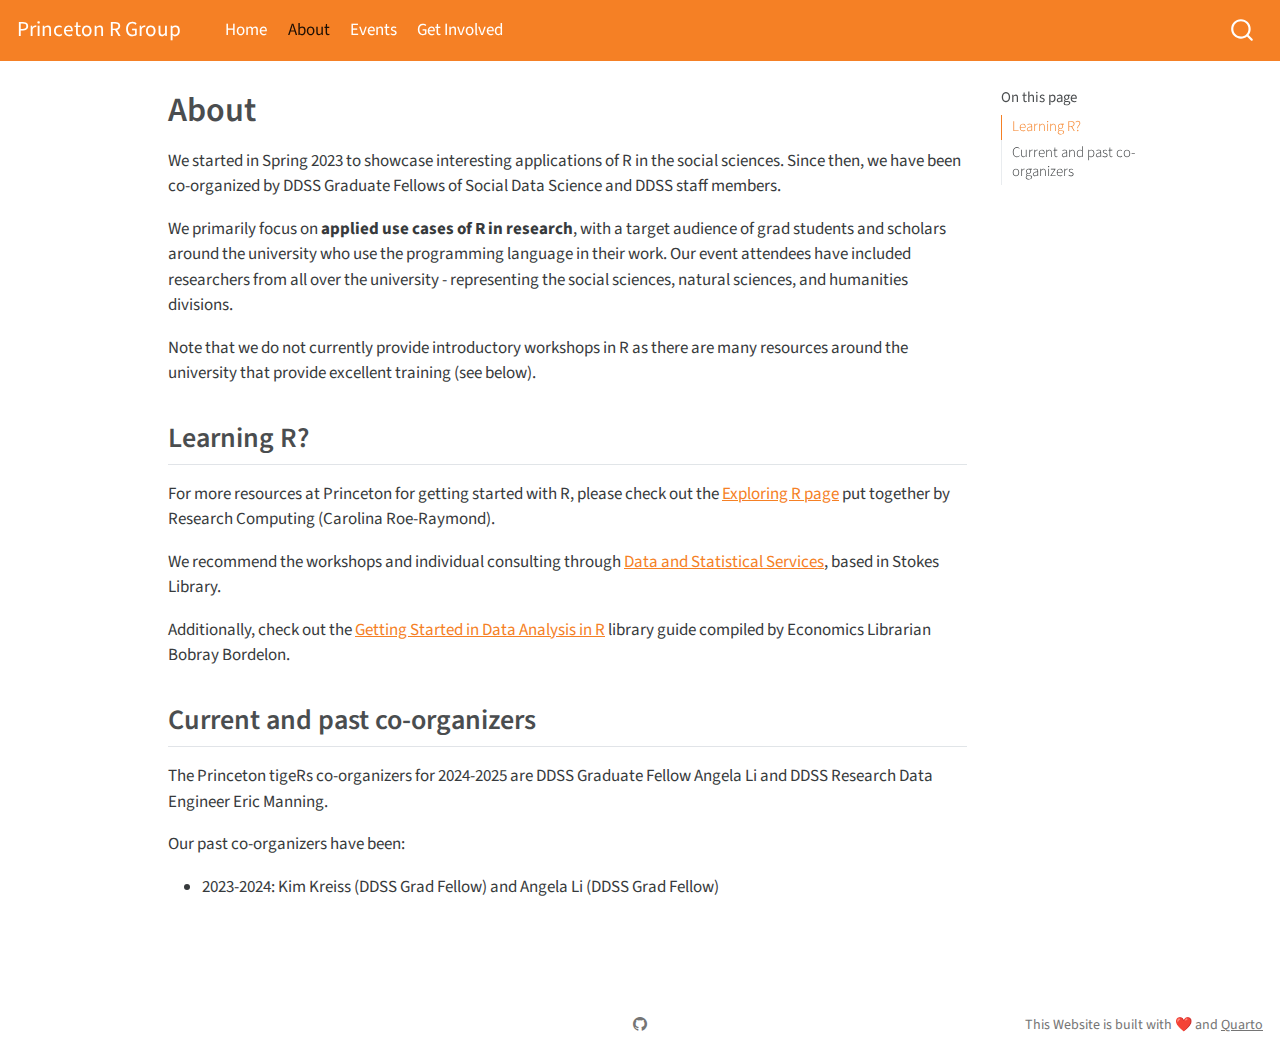
==== docs/about.html @ be9659ce "Add Fall 2024 website files" ====
<!DOCTYPE html>
<html xmlns="http://www.w3.org/1999/xhtml" lang="en" xml:lang="en"><head>

<meta charset="utf-8">
<meta name="generator" content="quarto-1.3.450">

<meta name="viewport" content="width=device-width, initial-scale=1.0, user-scalable=yes">


<title>Princeton R Group - About</title>
<style>
code{white-space: pre-wrap;}
span.smallcaps{font-variant: small-caps;}
div.columns{display: flex; gap: min(4vw, 1.5em);}
div.column{flex: auto; overflow-x: auto;}
div.hanging-indent{margin-left: 1.5em; text-indent: -1.5em;}
ul.task-list{list-style: none;}
ul.task-list li input[type="checkbox"] {
  width: 0.8em;
  margin: 0 0.8em 0.2em -1em; /* quarto-specific, see https://github.com/quarto-dev/quarto-cli/issues/4556 */ 
  vertical-align: middle;
}
</style>


<script src="site_libs/quarto-nav/quarto-nav.js"></script>
<script src="site_libs/quarto-nav/headroom.min.js"></script>
<script src="site_libs/clipboard/clipboard.min.js"></script>
<script src="site_libs/quarto-search/autocomplete.umd.js"></script>
<script src="site_libs/quarto-search/fuse.min.js"></script>
<script src="site_libs/quarto-search/quarto-search.js"></script>
<meta name="quarto:offset" content="./">
<link href="./images/princeton-r-group-favicon.png" rel="icon" type="image/png">
<script src="site_libs/quarto-html/quarto.js"></script>
<script src="site_libs/quarto-html/popper.min.js"></script>
<script src="site_libs/quarto-html/tippy.umd.min.js"></script>
<script src="site_libs/quarto-html/anchor.min.js"></script>
<link href="site_libs/quarto-html/tippy.css" rel="stylesheet">
<link href="site_libs/quarto-html/quarto-syntax-highlighting.css" rel="stylesheet" id="quarto-text-highlighting-styles">
<script src="site_libs/bootstrap/bootstrap.min.js"></script>
<link href="site_libs/bootstrap/bootstrap-icons.css" rel="stylesheet">
<link href="site_libs/bootstrap/bootstrap.min.css" rel="stylesheet" id="quarto-bootstrap" data-mode="light">
<script id="quarto-search-options" type="application/json">{
  "location": "navbar",
  "copy-button": false,
  "collapse-after": 3,
  "panel-placement": "end",
  "type": "overlay",
  "limit": 20,
  "language": {
    "search-no-results-text": "No results",
    "search-matching-documents-text": "matching documents",
    "search-copy-link-title": "Copy link to search",
    "search-hide-matches-text": "Hide additional matches",
    "search-more-match-text": "more match in this document",
    "search-more-matches-text": "more matches in this document",
    "search-clear-button-title": "Clear",
    "search-detached-cancel-button-title": "Cancel",
    "search-submit-button-title": "Submit",
    "search-label": "Search"
  }
}</script>


</head>

<body class="nav-fixed">

<div id="quarto-search-results"></div>
  <header id="quarto-header" class="headroom fixed-top">
    <nav class="navbar navbar-expand-lg navbar-dark ">
      <div class="navbar-container container-fluid">
      <div class="navbar-brand-container">
    <a class="navbar-brand" href="./index.html">
    <span class="navbar-title">Princeton R Group</span>
    </a>
  </div>
            <div id="quarto-search" class="" title="Search"></div>
          <button class="navbar-toggler" type="button" data-bs-toggle="collapse" data-bs-target="#navbarCollapse" aria-controls="navbarCollapse" aria-expanded="false" aria-label="Toggle navigation" onclick="if (window.quartoToggleHeadroom) { window.quartoToggleHeadroom(); }">
  <span class="navbar-toggler-icon"></span>
</button>
          <div class="collapse navbar-collapse" id="navbarCollapse">
            <ul class="navbar-nav navbar-nav-scroll me-auto">
  <li class="nav-item">
    <a class="nav-link" href="./index.html" rel="" target="">
 <span class="menu-text">Home</span></a>
  </li>  
  <li class="nav-item">
    <a class="nav-link active" href="./about.html" rel="" target="" aria-current="page">
 <span class="menu-text">About</span></a>
  </li>  
  <li class="nav-item">
    <a class="nav-link" href="./events.html" rel="" target="">
 <span class="menu-text">Events</span></a>
  </li>  
  <li class="nav-item">
    <a class="nav-link" href="./getinvolved.html" rel="" target="">
 <span class="menu-text">Get Involved</span></a>
  </li>  
</ul>
            <div class="quarto-navbar-tools ms-auto">
</div>
          </div> <!-- /navcollapse -->
      </div> <!-- /container-fluid -->
    </nav>
</header>
<!-- content -->
<div id="quarto-content" class="quarto-container page-columns page-rows-contents page-layout-article page-navbar">
<!-- sidebar -->
<!-- margin-sidebar -->
    <div id="quarto-margin-sidebar" class="sidebar margin-sidebar">
        <nav id="TOC" role="doc-toc" class="toc-active">
    <h2 id="toc-title">On this page</h2>
   
  <ul>
  <li><a href="#learning-r" id="toc-learning-r" class="nav-link active" data-scroll-target="#learning-r">Learning R?</a></li>
  <li><a href="#current-and-past-co-organizers" id="toc-current-and-past-co-organizers" class="nav-link" data-scroll-target="#current-and-past-co-organizers">Current and past co-organizers</a></li>
  </ul>
</nav>
    </div>
<!-- main -->
<main class="content" id="quarto-document-content">

<header id="title-block-header" class="quarto-title-block default">
<div class="quarto-title">
<h1 class="title">About</h1>
</div>



<div class="quarto-title-meta">

    
  
    
  </div>
  

</header>

<p>We started in Spring 2023 to showcase interesting applications of R in the social sciences. Since then, we have been co-organized by DDSS Graduate Fellows of Social Data Science and DDSS staff members.</p>
<p>We primarily focus on <strong>applied use cases of R in research</strong>, with a target audience of grad students and scholars around the university who use the programming language in their work. Our event attendees have included researchers from all over the university - representing the social sciences, natural sciences, and humanities divisions.</p>
<p>Note that we do not currently provide introductory workshops in R as there are many resources around the university that provide excellent training (see below).</p>
<section id="learning-r" class="level2">
<h2 class="anchored" data-anchor-id="learning-r">Learning R?</h2>
<p>For more resources at Princeton for getting started with R, please check out the <a href="https://exploringr.princeton.edu/">Exploring R page</a> put together by Research Computing (Carolina Roe-Raymond).</p>
<p>We recommend the workshops and individual consulting through <a href="https://library.princeton.edu/services/data-and-statistical-services">Data and Statistical Services</a>, based in Stokes Library.</p>
<p>Additionally, check out the <a href="https://libguides.princeton.edu/dss/R">Getting Started in Data Analysis in R</a> library guide compiled by Economics Librarian Bobray Bordelon.</p>
</section>
<section id="current-and-past-co-organizers" class="level2">
<h2 class="anchored" data-anchor-id="current-and-past-co-organizers">Current and past co-organizers</h2>
<p>The Princeton tigeRs co-organizers for 2024-2025 are DDSS Graduate Fellow Angela Li and DDSS Research Data Engineer Eric Manning.</p>
<p>Our past co-organizers have been:</p>
<ul>
<li>2023-2024: Kim Kreiss (DDSS Grad Fellow) and Angela Li (DDSS Grad Fellow)</li>
</ul>


</section>

</main> <!-- /main -->
<script id="quarto-html-after-body" type="application/javascript">
window.document.addEventListener("DOMContentLoaded", function (event) {
  const toggleBodyColorMode = (bsSheetEl) => {
    const mode = bsSheetEl.getAttribute("data-mode");
    const bodyEl = window.document.querySelector("body");
    if (mode === "dark") {
      bodyEl.classList.add("quarto-dark");
      bodyEl.classList.remove("quarto-light");
    } else {
      bodyEl.classList.add("quarto-light");
      bodyEl.classList.remove("quarto-dark");
    }
  }
  const toggleBodyColorPrimary = () => {
    const bsSheetEl = window.document.querySelector("link#quarto-bootstrap");
    if (bsSheetEl) {
      toggleBodyColorMode(bsSheetEl);
    }
  }
  toggleBodyColorPrimary();  
  const icon = "";
  const anchorJS = new window.AnchorJS();
  anchorJS.options = {
    placement: 'right',
    icon: icon
  };
  anchorJS.add('.anchored');
  const isCodeAnnotation = (el) => {
    for (const clz of el.classList) {
      if (clz.startsWith('code-annotation-')) {                     
        return true;
      }
    }
    return false;
  }
  const clipboard = new window.ClipboardJS('.code-copy-button', {
    text: function(trigger) {
      const codeEl = trigger.previousElementSibling.cloneNode(true);
      for (const childEl of codeEl.children) {
        if (isCodeAnnotation(childEl)) {
          childEl.remove();
        }
      }
      return codeEl.innerText;
    }
  });
  clipboard.on('success', function(e) {
    // button target
    const button = e.trigger;
    // don't keep focus
    button.blur();
    // flash "checked"
    button.classList.add('code-copy-button-checked');
    var currentTitle = button.getAttribute("title");
    button.setAttribute("title", "Copied!");
    let tooltip;
    if (window.bootstrap) {
      button.setAttribute("data-bs-toggle", "tooltip");
      button.setAttribute("data-bs-placement", "left");
      button.setAttribute("data-bs-title", "Copied!");
      tooltip = new bootstrap.Tooltip(button, 
        { trigger: "manual", 
          customClass: "code-copy-button-tooltip",
          offset: [0, -8]});
      tooltip.show();    
    }
    setTimeout(function() {
      if (tooltip) {
        tooltip.hide();
        button.removeAttribute("data-bs-title");
        button.removeAttribute("data-bs-toggle");
        button.removeAttribute("data-bs-placement");
      }
      button.setAttribute("title", currentTitle);
      button.classList.remove('code-copy-button-checked');
    }, 1000);
    // clear code selection
    e.clearSelection();
  });
  function tippyHover(el, contentFn) {
    const config = {
      allowHTML: true,
      content: contentFn,
      maxWidth: 500,
      delay: 100,
      arrow: false,
      appendTo: function(el) {
          return el.parentElement;
      },
      interactive: true,
      interactiveBorder: 10,
      theme: 'quarto',
      placement: 'bottom-start'
    };
    window.tippy(el, config); 
  }
  const noterefs = window.document.querySelectorAll('a[role="doc-noteref"]');
  for (var i=0; i<noterefs.length; i++) {
    const ref = noterefs[i];
    tippyHover(ref, function() {
      // use id or data attribute instead here
      let href = ref.getAttribute('data-footnote-href') || ref.getAttribute('href');
      try { href = new URL(href).hash; } catch {}
      const id = href.replace(/^#\/?/, "");
      const note = window.document.getElementById(id);
      return note.innerHTML;
    });
  }
      let selectedAnnoteEl;
      const selectorForAnnotation = ( cell, annotation) => {
        let cellAttr = 'data-code-cell="' + cell + '"';
        let lineAttr = 'data-code-annotation="' +  annotation + '"';
        const selector = 'span[' + cellAttr + '][' + lineAttr + ']';
        return selector;
      }
      const selectCodeLines = (annoteEl) => {
        const doc = window.document;
        const targetCell = annoteEl.getAttribute("data-target-cell");
        const targetAnnotation = annoteEl.getAttribute("data-target-annotation");
        const annoteSpan = window.document.querySelector(selectorForAnnotation(targetCell, targetAnnotation));
        const lines = annoteSpan.getAttribute("data-code-lines").split(",");
        const lineIds = lines.map((line) => {
          return targetCell + "-" + line;
        })
        let top = null;
        let height = null;
        let parent = null;
        if (lineIds.length > 0) {
            //compute the position of the single el (top and bottom and make a div)
            const el = window.document.getElementById(lineIds[0]);
            top = el.offsetTop;
            height = el.offsetHeight;
            parent = el.parentElement.parentElement;
          if (lineIds.length > 1) {
            const lastEl = window.document.getElementById(lineIds[lineIds.length - 1]);
            const bottom = lastEl.offsetTop + lastEl.offsetHeight;
            height = bottom - top;
          }
          if (top !== null && height !== null && parent !== null) {
            // cook up a div (if necessary) and position it 
            let div = window.document.getElementById("code-annotation-line-highlight");
            if (div === null) {
              div = window.document.createElement("div");
              div.setAttribute("id", "code-annotation-line-highlight");
              div.style.position = 'absolute';
              parent.appendChild(div);
            }
            div.style.top = top - 2 + "px";
            div.style.height = height + 4 + "px";
            let gutterDiv = window.document.getElementById("code-annotation-line-highlight-gutter");
            if (gutterDiv === null) {
              gutterDiv = window.document.createElement("div");
              gutterDiv.setAttribute("id", "code-annotation-line-highlight-gutter");
              gutterDiv.style.position = 'absolute';
              const codeCell = window.document.getElementById(targetCell);
              const gutter = codeCell.querySelector('.code-annotation-gutter');
              gutter.appendChild(gutterDiv);
            }
            gutterDiv.style.top = top - 2 + "px";
            gutterDiv.style.height = height + 4 + "px";
          }
          selectedAnnoteEl = annoteEl;
        }
      };
      const unselectCodeLines = () => {
        const elementsIds = ["code-annotation-line-highlight", "code-annotation-line-highlight-gutter"];
        elementsIds.forEach((elId) => {
          const div = window.document.getElementById(elId);
          if (div) {
            div.remove();
          }
        });
        selectedAnnoteEl = undefined;
      };
      // Attach click handler to the DT
      const annoteDls = window.document.querySelectorAll('dt[data-target-cell]');
      for (const annoteDlNode of annoteDls) {
        annoteDlNode.addEventListener('click', (event) => {
          const clickedEl = event.target;
          if (clickedEl !== selectedAnnoteEl) {
            unselectCodeLines();
            const activeEl = window.document.querySelector('dt[data-target-cell].code-annotation-active');
            if (activeEl) {
              activeEl.classList.remove('code-annotation-active');
            }
            selectCodeLines(clickedEl);
            clickedEl.classList.add('code-annotation-active');
          } else {
            // Unselect the line
            unselectCodeLines();
            clickedEl.classList.remove('code-annotation-active');
          }
        });
      }
  const findCites = (el) => {
    const parentEl = el.parentElement;
    if (parentEl) {
      const cites = parentEl.dataset.cites;
      if (cites) {
        return {
          el,
          cites: cites.split(' ')
        };
      } else {
        return findCites(el.parentElement)
      }
    } else {
      return undefined;
    }
  };
  var bibliorefs = window.document.querySelectorAll('a[role="doc-biblioref"]');
  for (var i=0; i<bibliorefs.length; i++) {
    const ref = bibliorefs[i];
    const citeInfo = findCites(ref);
    if (citeInfo) {
      tippyHover(citeInfo.el, function() {
        var popup = window.document.createElement('div');
        citeInfo.cites.forEach(function(cite) {
          var citeDiv = window.document.createElement('div');
          citeDiv.classList.add('hanging-indent');
          citeDiv.classList.add('csl-entry');
          var biblioDiv = window.document.getElementById('ref-' + cite);
          if (biblioDiv) {
            citeDiv.innerHTML = biblioDiv.innerHTML;
          }
          popup.appendChild(citeDiv);
        });
        return popup.innerHTML;
      });
    }
  }
});
</script>
</div> <!-- /content -->
<footer class="footer">
  <div class="nav-footer">
    <div class="nav-footer-left">
      &nbsp;
    </div>   
    <div class="nav-footer-center">
      <ul class="footer-items list-unstyled">
    <li class="nav-item compact">
    <a class="nav-link" href="https://github.com/princeton-r-group/princeton-r-group.github.io">
      <i class="bi bi-github" role="img">
</i> 
    </a>
  </li>  
</ul>
    </div>
    <div class="nav-footer-right">This Website is built with ❤️ and <a href="https://quarto.org/">Quarto</a></div>
  </div>
</footer>



</body></html>
---- docs/site_libs/quarto-html/tippy.css ----
.tippy-box[data-animation=fade][data-state=hidden]{opacity:0}[data-tippy-root]{max-width:calc(100vw - 10px)}.tippy-box{position:relative;background-color:#333;color:#fff;border-radius:4px;font-size:14px;line-height:1.4;white-space:normal;outline:0;transition-property:transform,visibility,opacity}.tippy-box[data-placement^=top]>.tippy-arrow{bottom:0}.tippy-box[data-placement^=top]>.tippy-arrow:before{bottom:-7px;left:0;border-width:8px 8px 0;border-top-color:initial;transform-origin:center top}.tippy-box[data-placement^=bottom]>.tippy-arrow{top:0}.tippy-box[data-placement^=bottom]>.tippy-arrow:before{top:-7px;left:0;border-width:0 8px 8px;border-bottom-color:initial;transform-origin:center bottom}.tippy-box[data-placement^=left]>.tippy-arrow{right:0}.tippy-box[data-placement^=left]>.tippy-arrow:before{border-width:8px 0 8px 8px;border-left-color:initial;right:-7px;transform-origin:center left}.tippy-box[data-placement^=right]>.tippy-arrow{left:0}.tippy-box[data-placement^=right]>.tippy-arrow:before{left:-7px;border-width:8px 8px 8px 0;border-right-color:initial;transform-origin:center right}.tippy-box[data-inertia][data-state=visible]{transition-timing-function:cubic-bezier(.54,1.5,.38,1.11)}.tippy-arrow{width:16px;height:16px;color:#333}.tippy-arrow:before{content:"";position:absolute;border-color:transparent;border-style:solid}.tippy-content{position:relative;padding:5px 9px;z-index:1}
---- docs/site_libs/quarto-html/quarto-syntax-highlighting.css ----
/* quarto syntax highlight colors */
:root {
  --quarto-hl-ot-color: #003B4F;
  --quarto-hl-at-color: #657422;
  --quarto-hl-ss-color: #20794D;
  --quarto-hl-an-color: #5E5E5E;
  --quarto-hl-fu-color: #4758AB;
  --quarto-hl-st-color: #20794D;
  --quarto-hl-cf-color: #003B4F;
  --quarto-hl-op-color: #5E5E5E;
  --quarto-hl-er-color: #AD0000;
  --quarto-hl-bn-color: #AD0000;
  --quarto-hl-al-color: #AD0000;
  --quarto-hl-va-color: #111111;
  --quarto-hl-bu-color: inherit;
  --quarto-hl-ex-color: inherit;
  --quarto-hl-pp-color: #AD0000;
  --quarto-hl-in-color: #5E5E5E;
  --quarto-hl-vs-color: #20794D;
  --quarto-hl-wa-color: #5E5E5E;
  --quarto-hl-do-color: #5E5E5E;
  --quarto-hl-im-color: #00769E;
  --quarto-hl-ch-color: #20794D;
  --quarto-hl-dt-color: #AD0000;
  --quarto-hl-fl-color: #AD0000;
  --quarto-hl-co-color: #5E5E5E;
  --quarto-hl-cv-color: #5E5E5E;
  --quarto-hl-cn-color: #8f5902;
  --quarto-hl-sc-color: #5E5E5E;
  --quarto-hl-dv-color: #AD0000;
  --quarto-hl-kw-color: #003B4F;
}

/* other quarto variables */
:root {
  --quarto-font-monospace: SFMono-Regular, Menlo, Monaco, Consolas, "Liberation Mono", "Courier New", monospace;
}

pre > code.sourceCode > span {
  color: #003B4F;
}

code span {
  color: #003B4F;
}

code.sourceCode > span {
  color: #003B4F;
}

div.sourceCode,
div.sourceCode pre.sourceCode {
  color: #003B4F;
}

code span.ot {
  color: #003B4F;
  font-style: inherit;
}

code span.at {
  color: #657422;
  font-style: inherit;
}

code span.ss {
  color: #20794D;
  font-style: inherit;
}

code span.an {
  color: #5E5E5E;
  font-style: inherit;
}

code span.fu {
  color: #4758AB;
  font-style: inherit;
}

code span.st {
  color: #20794D;
  font-style: inherit;
}

code span.cf {
  color: #003B4F;
  font-style: inherit;
}

code span.op {
  color: #5E5E5E;
  font-style: inherit;
}

code span.er {
  color: #AD0000;
  font-style: inherit;
}

code span.bn {
  color: #AD0000;
  font-style: inherit;
}

code span.al {
  color: #AD0000;
  font-style: inherit;
}

code span.va {
  color: #111111;
  font-style: inherit;
}

code span.bu {
  font-style: inherit;
}

code span.ex {
  font-style: inherit;
}

code span.pp {
  color: #AD0000;
  font-style: inherit;
}

code span.in {
  color: #5E5E5E;
  font-style: inherit;
}

code span.vs {
  color: #20794D;
  font-style: inherit;
}

code span.wa {
  color: #5E5E5E;
  font-style: italic;
}

code span.do {
  color: #5E5E5E;
  font-style: italic;
}

code span.im {
  color: #00769E;
  font-style: inherit;
}

code span.ch {
  color: #20794D;
  font-style: inherit;
}

code span.dt {
  color: #AD0000;
  font-style: inherit;
}

code span.fl {
  color: #AD0000;
  font-style: inherit;
}

code span.co {
  color: #5E5E5E;
  font-style: inherit;
}

code span.cv {
  color: #5E5E5E;
  font-style: italic;
}

code span.cn {
  color: #8f5902;
  font-style: inherit;
}

code span.sc {
  color: #5E5E5E;
  font-style: inherit;
}

code span.dv {
  color: #AD0000;
  font-style: inherit;
}

code span.kw {
  color: #003B4F;
  font-style: inherit;
}

.prevent-inlining {
  content: "</";
}

/*# sourceMappingURL=debc5d5d77c3f9108843748ff7464032.css.map */
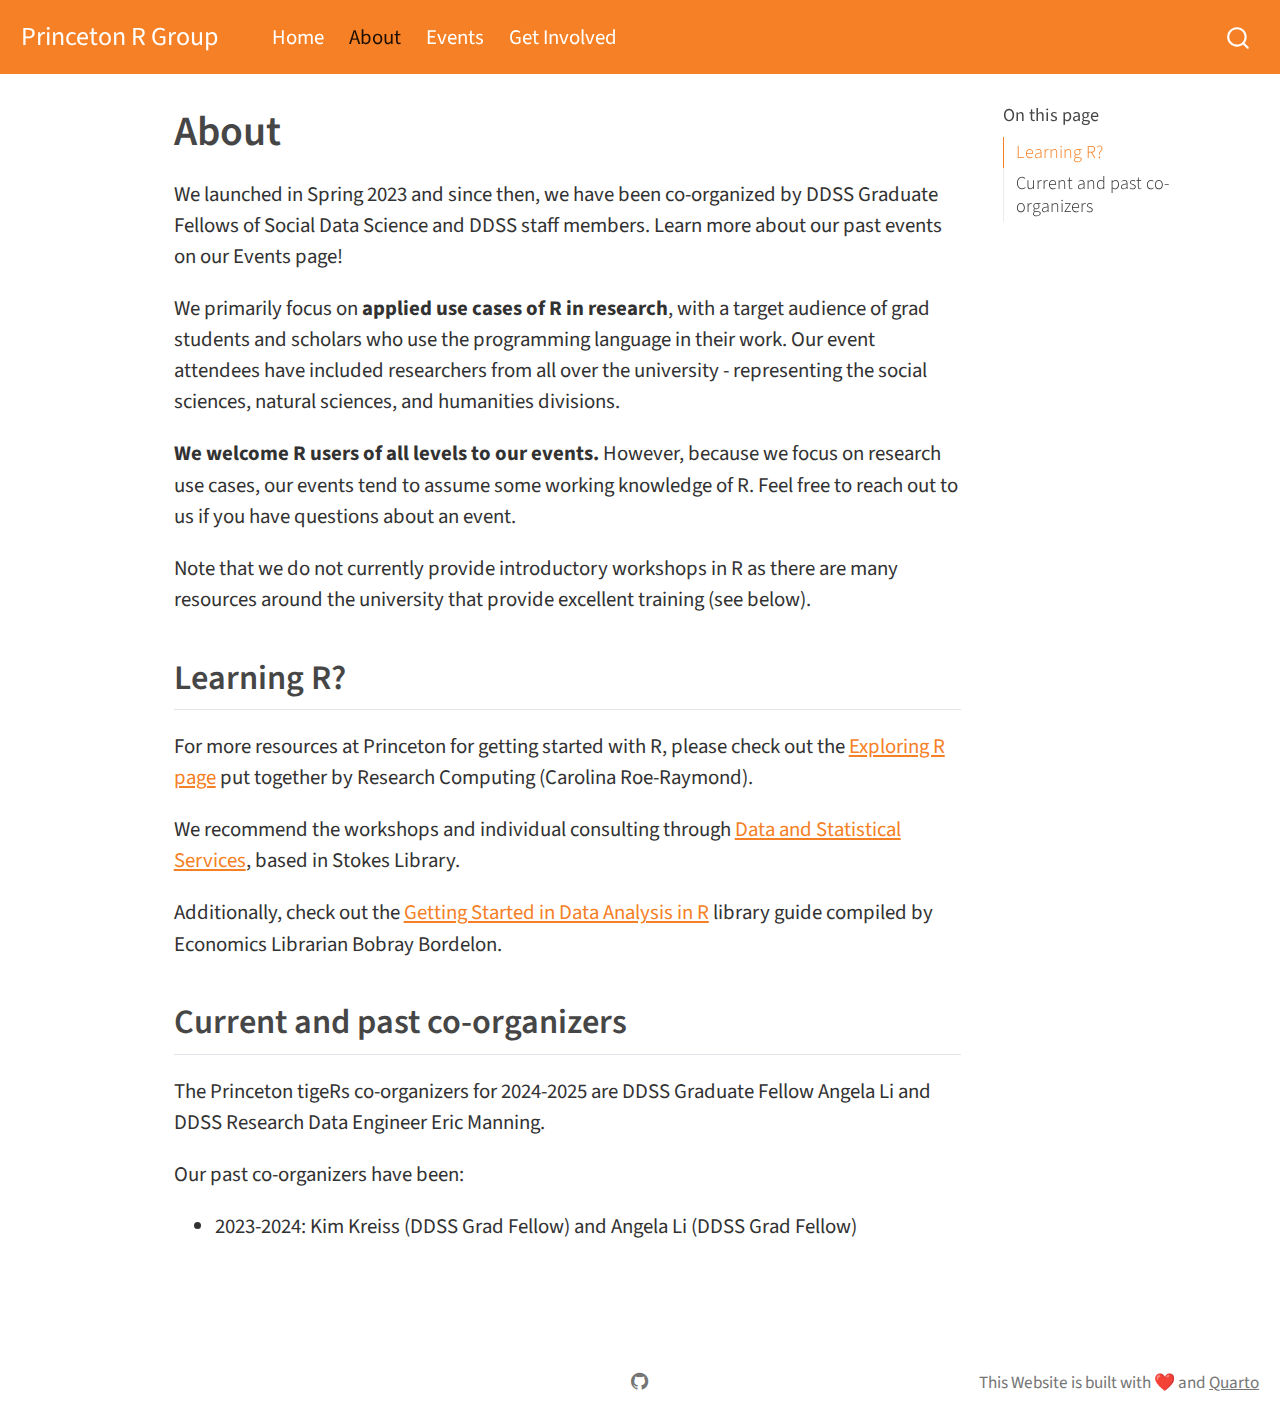
==== commit df72e9c8: "Wording and logo edits" ====
--- a/docs/about.html
+++ b/docs/about.html
@@ -138,8 +138,9 @@
 
 </header>
 
-<p>We started in Spring 2023 to showcase interesting applications of R in the social sciences. Since then, we have been co-organized by DDSS Graduate Fellows of Social Data Science and DDSS staff members.</p>
-<p>We primarily focus on <strong>applied use cases of R in research</strong>, with a target audience of grad students and scholars around the university who use the programming language in their work. Our event attendees have included researchers from all over the university - representing the social sciences, natural sciences, and humanities divisions.</p>
+<p>We launched in Spring 2023 and since then, we have been co-organized by DDSS Graduate Fellows of Social Data Science and DDSS staff members. Learn more about our past events on our Events page!</p>
+<p>We primarily focus on <strong>applied use cases of R in research</strong>, with a target audience of grad students and scholars who use the programming language in their work. Our event attendees have included researchers from all over the university - representing the social sciences, natural sciences, and humanities divisions.</p>
+<p><strong>We welcome R users of all levels to our events.</strong> However, because we focus on research use cases, our events tend to assume some working knowledge of R. Feel free to reach out to us if you have questions about an event.</p>
 <p>Note that we do not currently provide introductory workshops in R as there are many resources around the university that provide excellent training (see below).</p>
 <section id="learning-r" class="level2">
 <h2 class="anchored" data-anchor-id="learning-r">Learning R?</h2>
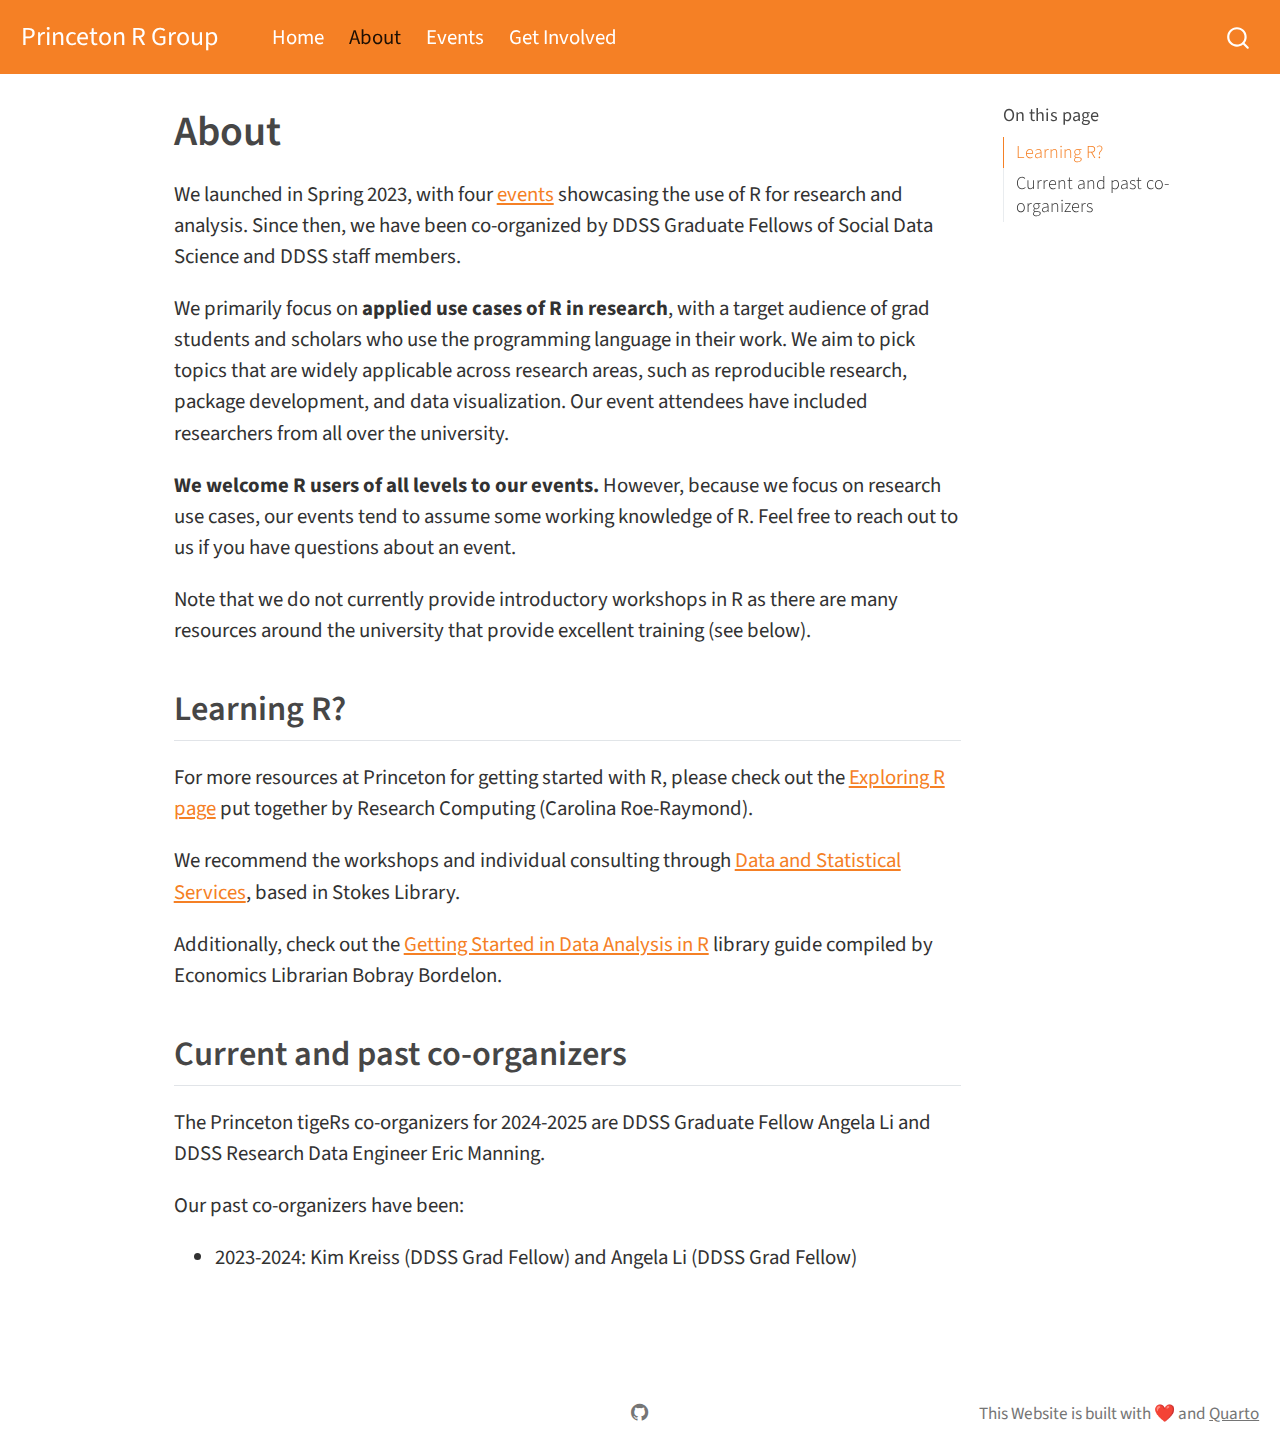
==== commit b9e42935: "Wording edits" ====
--- a/docs/about.html
+++ b/docs/about.html
@@ -138,8 +138,8 @@
 
 </header>
 
-<p>We launched in Spring 2023 and since then, we have been co-organized by DDSS Graduate Fellows of Social Data Science and DDSS staff members. Learn more about our past events on our Events page!</p>
-<p>We primarily focus on <strong>applied use cases of R in research</strong>, with a target audience of grad students and scholars who use the programming language in their work. Our event attendees have included researchers from all over the university - representing the social sciences, natural sciences, and humanities divisions.</p>
+<p>We launched in Spring 2023, with four <a href="https://princeton-r-group.github.io/events.html#spring-2023">events</a> showcasing the use of R for research and analysis. Since then, we have been co-organized by DDSS Graduate Fellows of Social Data Science and DDSS staff members.</p>
+<p>We primarily focus on <strong>applied use cases of R in research</strong>, with a target audience of grad students and scholars who use the programming language in their work. We aim to pick topics that are widely applicable across research areas, such as reproducible research, package development, and data visualization. Our event attendees have included researchers from all over the university.</p>
 <p><strong>We welcome R users of all levels to our events.</strong> However, because we focus on research use cases, our events tend to assume some working knowledge of R. Feel free to reach out to us if you have questions about an event.</p>
 <p>Note that we do not currently provide introductory workshops in R as there are many resources around the university that provide excellent training (see below).</p>
 <section id="learning-r" class="level2">
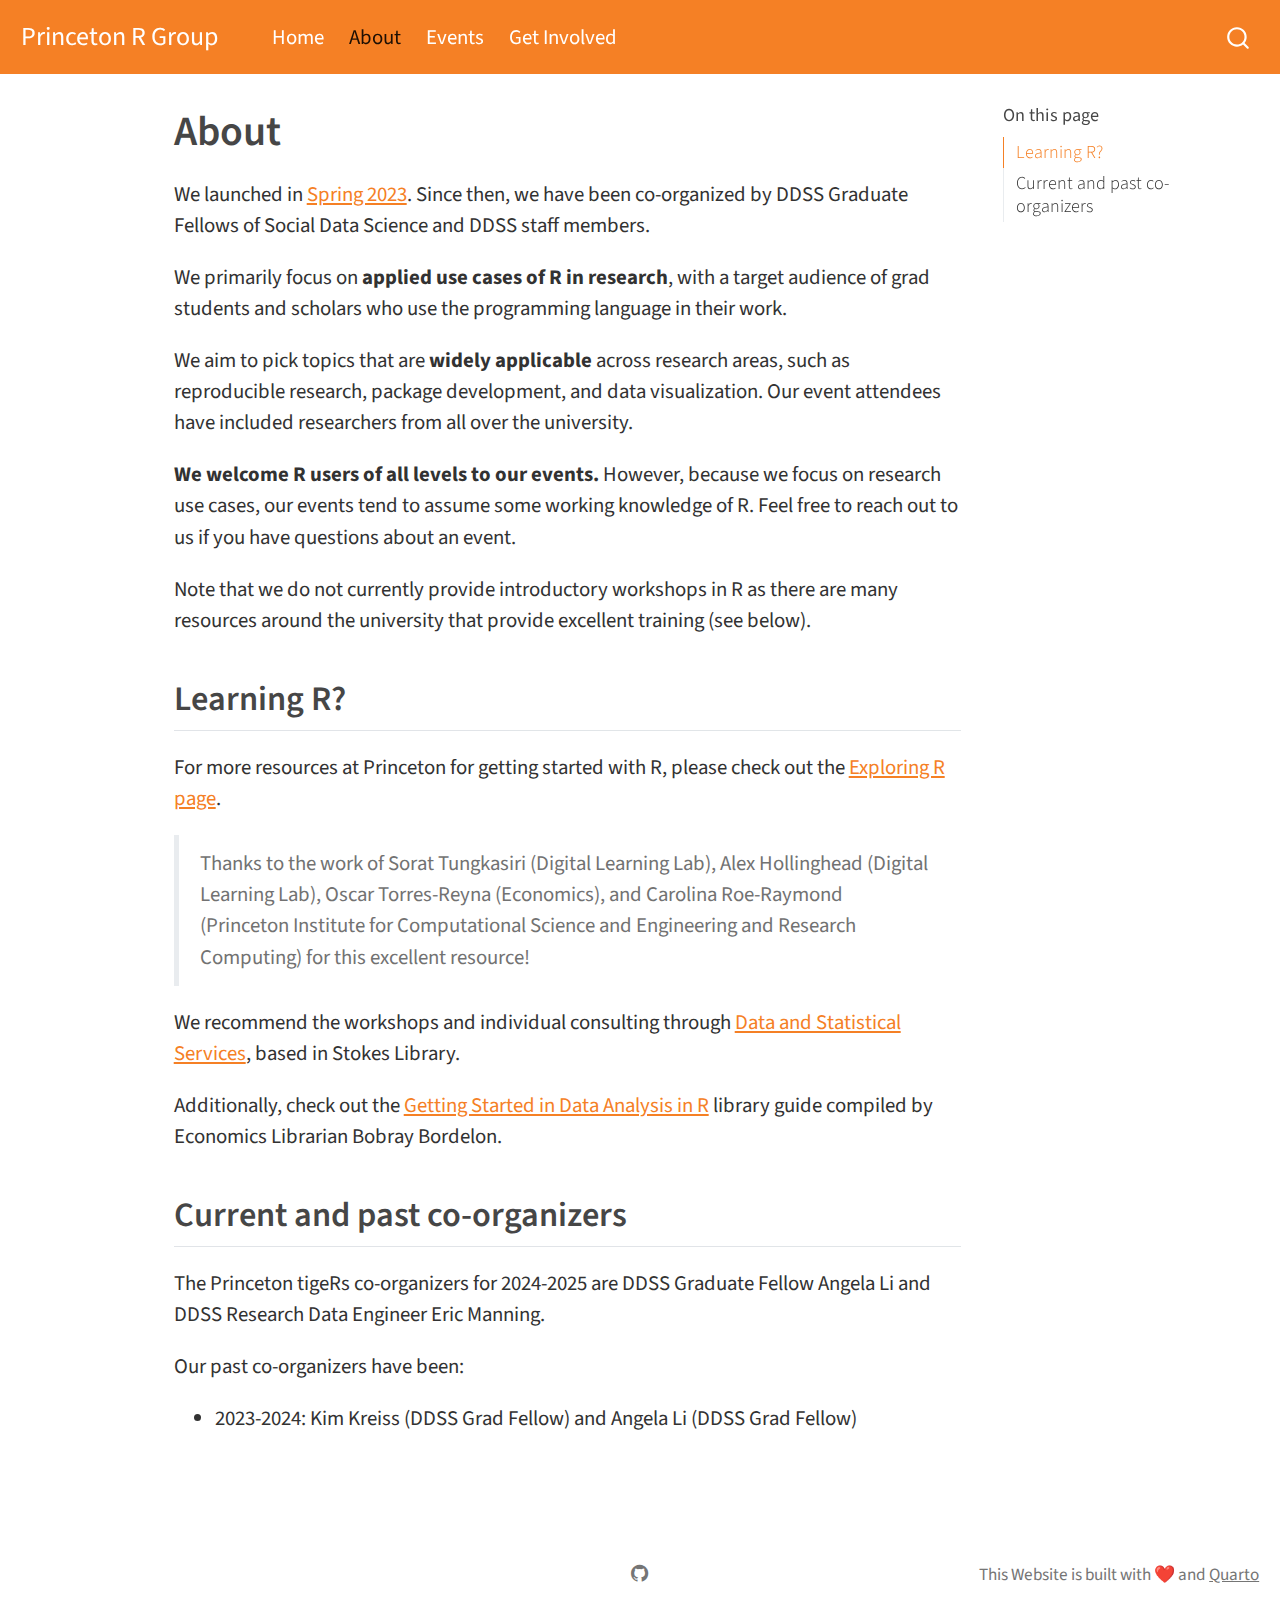
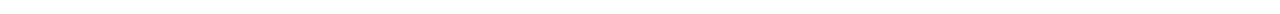
==== commit 9438b436: "Add photos of events/alt text, adjust wording" ====
--- a/docs/about.html
+++ b/docs/about.html
@@ -138,13 +138,17 @@
 
 </header>
 
-<p>We launched in Spring 2023, with four <a href="https://princeton-r-group.github.io/events.html#spring-2023">events</a> showcasing the use of R for research and analysis. Since then, we have been co-organized by DDSS Graduate Fellows of Social Data Science and DDSS staff members.</p>
-<p>We primarily focus on <strong>applied use cases of R in research</strong>, with a target audience of grad students and scholars who use the programming language in their work. We aim to pick topics that are widely applicable across research areas, such as reproducible research, package development, and data visualization. Our event attendees have included researchers from all over the university.</p>
+<p>We launched in <a href="https://princeton-r-group.github.io/events.html#spring-2023">Spring 2023</a>. Since then, we have been co-organized by DDSS Graduate Fellows of Social Data Science and DDSS staff members.</p>
+<p>We primarily focus on <strong>applied use cases of R in research</strong>, with a target audience of grad students and scholars who use the programming language in their work.</p>
+<p>We aim to pick topics that are <strong>widely applicable</strong> across research areas, such as reproducible research, package development, and data visualization. Our event attendees have included researchers from all over the university.</p>
 <p><strong>We welcome R users of all levels to our events.</strong> However, because we focus on research use cases, our events tend to assume some working knowledge of R. Feel free to reach out to us if you have questions about an event.</p>
 <p>Note that we do not currently provide introductory workshops in R as there are many resources around the university that provide excellent training (see below).</p>
 <section id="learning-r" class="level2">
 <h2 class="anchored" data-anchor-id="learning-r">Learning R?</h2>
-<p>For more resources at Princeton for getting started with R, please check out the <a href="https://exploringr.princeton.edu/">Exploring R page</a> put together by Research Computing (Carolina Roe-Raymond).</p>
+<p>For more resources at Princeton for getting started with R, please check out the <a href="https://exploringr.princeton.edu/">Exploring R page</a>.</p>
+<blockquote class="blockquote">
+<p>Thanks to the work of Sorat Tungkasiri (Digital Learning Lab), Alex Hollinghead (Digital Learning Lab), Oscar Torres-Reyna (Economics), and Carolina Roe-Raymond (Princeton Institute for Computational Science and Engineering and Research Computing) for this excellent resource!</p>
+</blockquote>
 <p>We recommend the workshops and individual consulting through <a href="https://library.princeton.edu/services/data-and-statistical-services">Data and Statistical Services</a>, based in Stokes Library.</p>
 <p>Additionally, check out the <a href="https://libguides.princeton.edu/dss/R">Getting Started in Data Analysis in R</a> library guide compiled by Economics Librarian Bobray Bordelon.</p>
 </section>
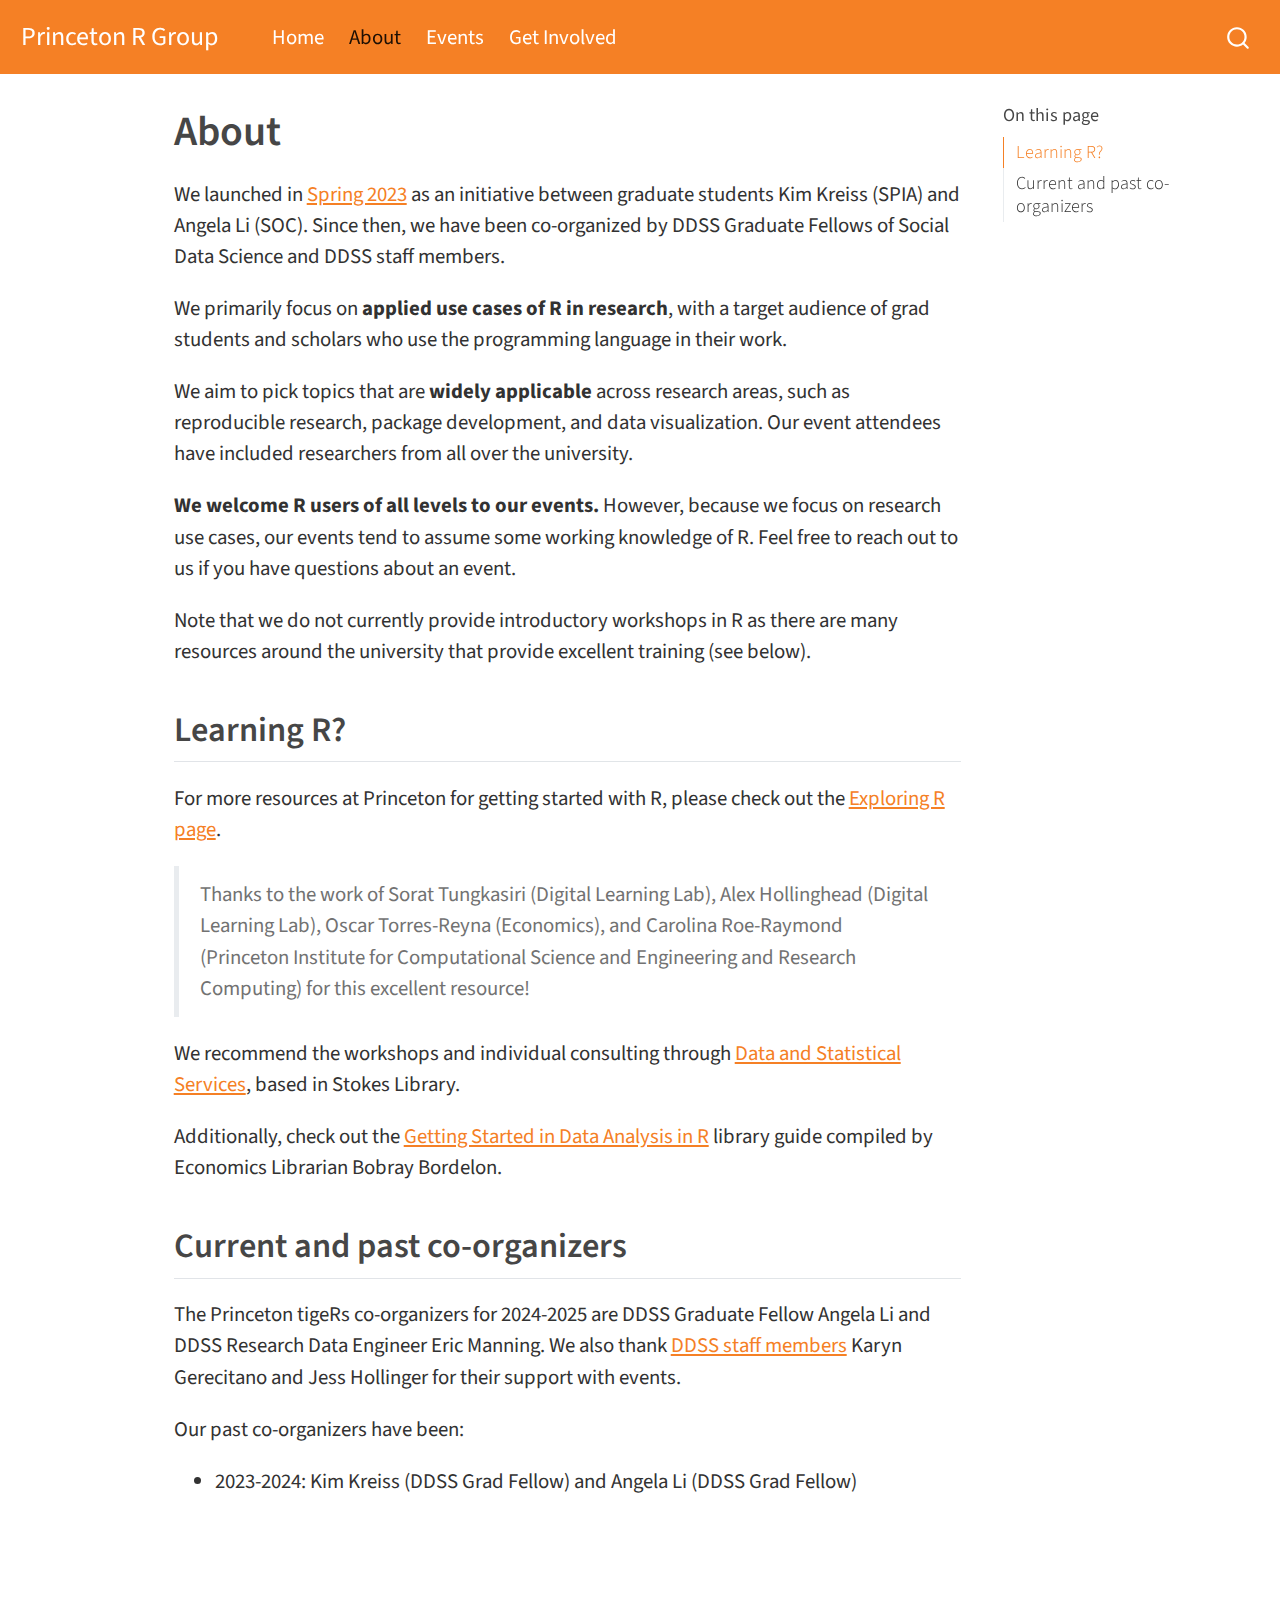
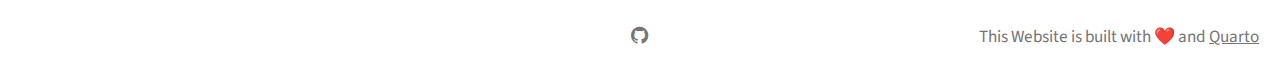
==== commit 788aa47b: "Add Kim's edits" ====
--- a/docs/about.html
+++ b/docs/about.html
@@ -138,7 +138,7 @@
 
 </header>
 
-<p>We launched in <a href="https://princeton-r-group.github.io/events.html#spring-2023">Spring 2023</a>. Since then, we have been co-organized by DDSS Graduate Fellows of Social Data Science and DDSS staff members.</p>
+<p>We launched in <a href="https://princeton-r-group.github.io/events.html#spring-2023">Spring 2023</a> as an initiative between graduate students Kim Kreiss (SPIA) and Angela Li (SOC). Since then, we have been co-organized by DDSS Graduate Fellows of Social Data Science and DDSS staff members.</p>
 <p>We primarily focus on <strong>applied use cases of R in research</strong>, with a target audience of grad students and scholars who use the programming language in their work.</p>
 <p>We aim to pick topics that are <strong>widely applicable</strong> across research areas, such as reproducible research, package development, and data visualization. Our event attendees have included researchers from all over the university.</p>
 <p><strong>We welcome R users of all levels to our events.</strong> However, because we focus on research use cases, our events tend to assume some working knowledge of R. Feel free to reach out to us if you have questions about an event.</p>
@@ -154,7 +154,7 @@
 </section>
 <section id="current-and-past-co-organizers" class="level2">
 <h2 class="anchored" data-anchor-id="current-and-past-co-organizers">Current and past co-organizers</h2>
-<p>The Princeton tigeRs co-organizers for 2024-2025 are DDSS Graduate Fellow Angela Li and DDSS Research Data Engineer Eric Manning.</p>
+<p>The Princeton tigeRs co-organizers for 2024-2025 are DDSS Graduate Fellow Angela Li and DDSS Research Data Engineer Eric Manning. We also thank <a href="https://ddss.princeton.edu/staff-and-scholars">DDSS staff members</a> Karyn Gerecitano and Jess Hollinger for their support with events.</p>
 <p>Our past co-organizers have been:</p>
 <ul>
 <li>2023-2024: Kim Kreiss (DDSS Grad Fellow) and Angela Li (DDSS Grad Fellow)</li>
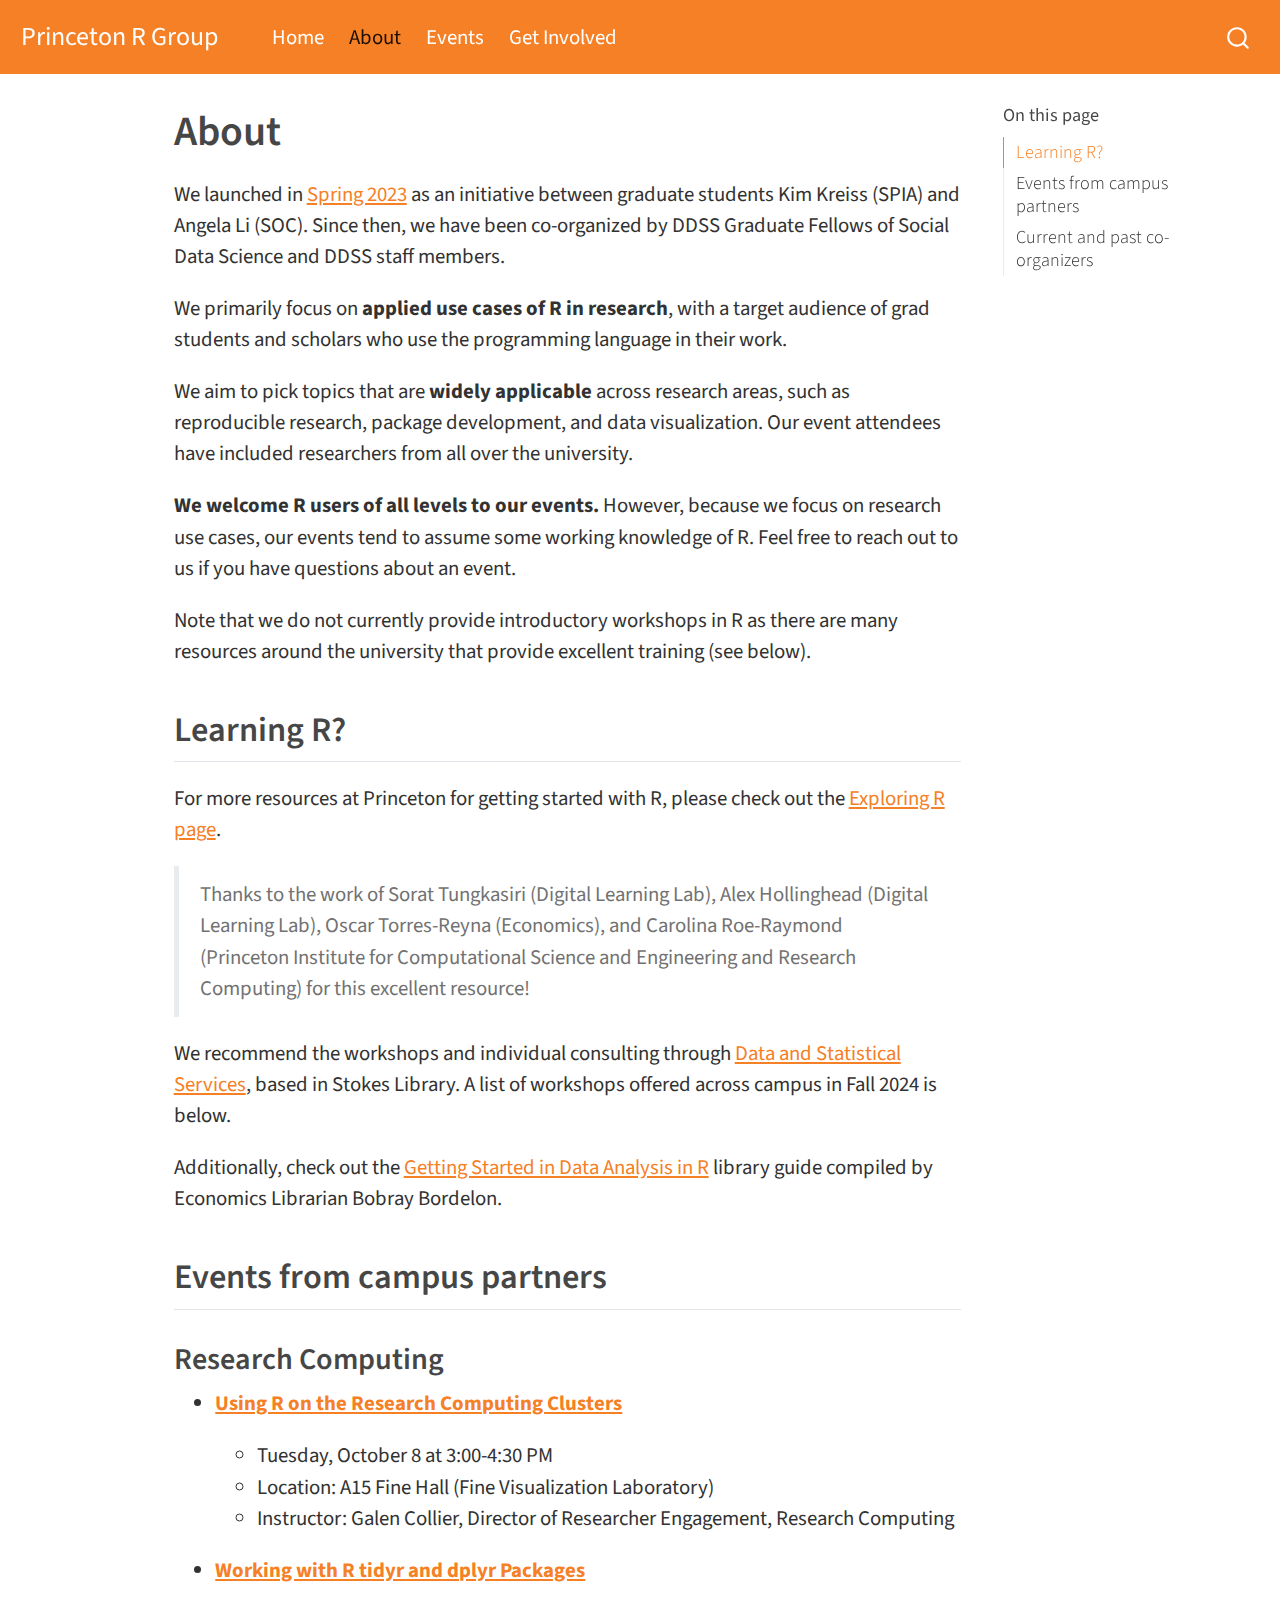
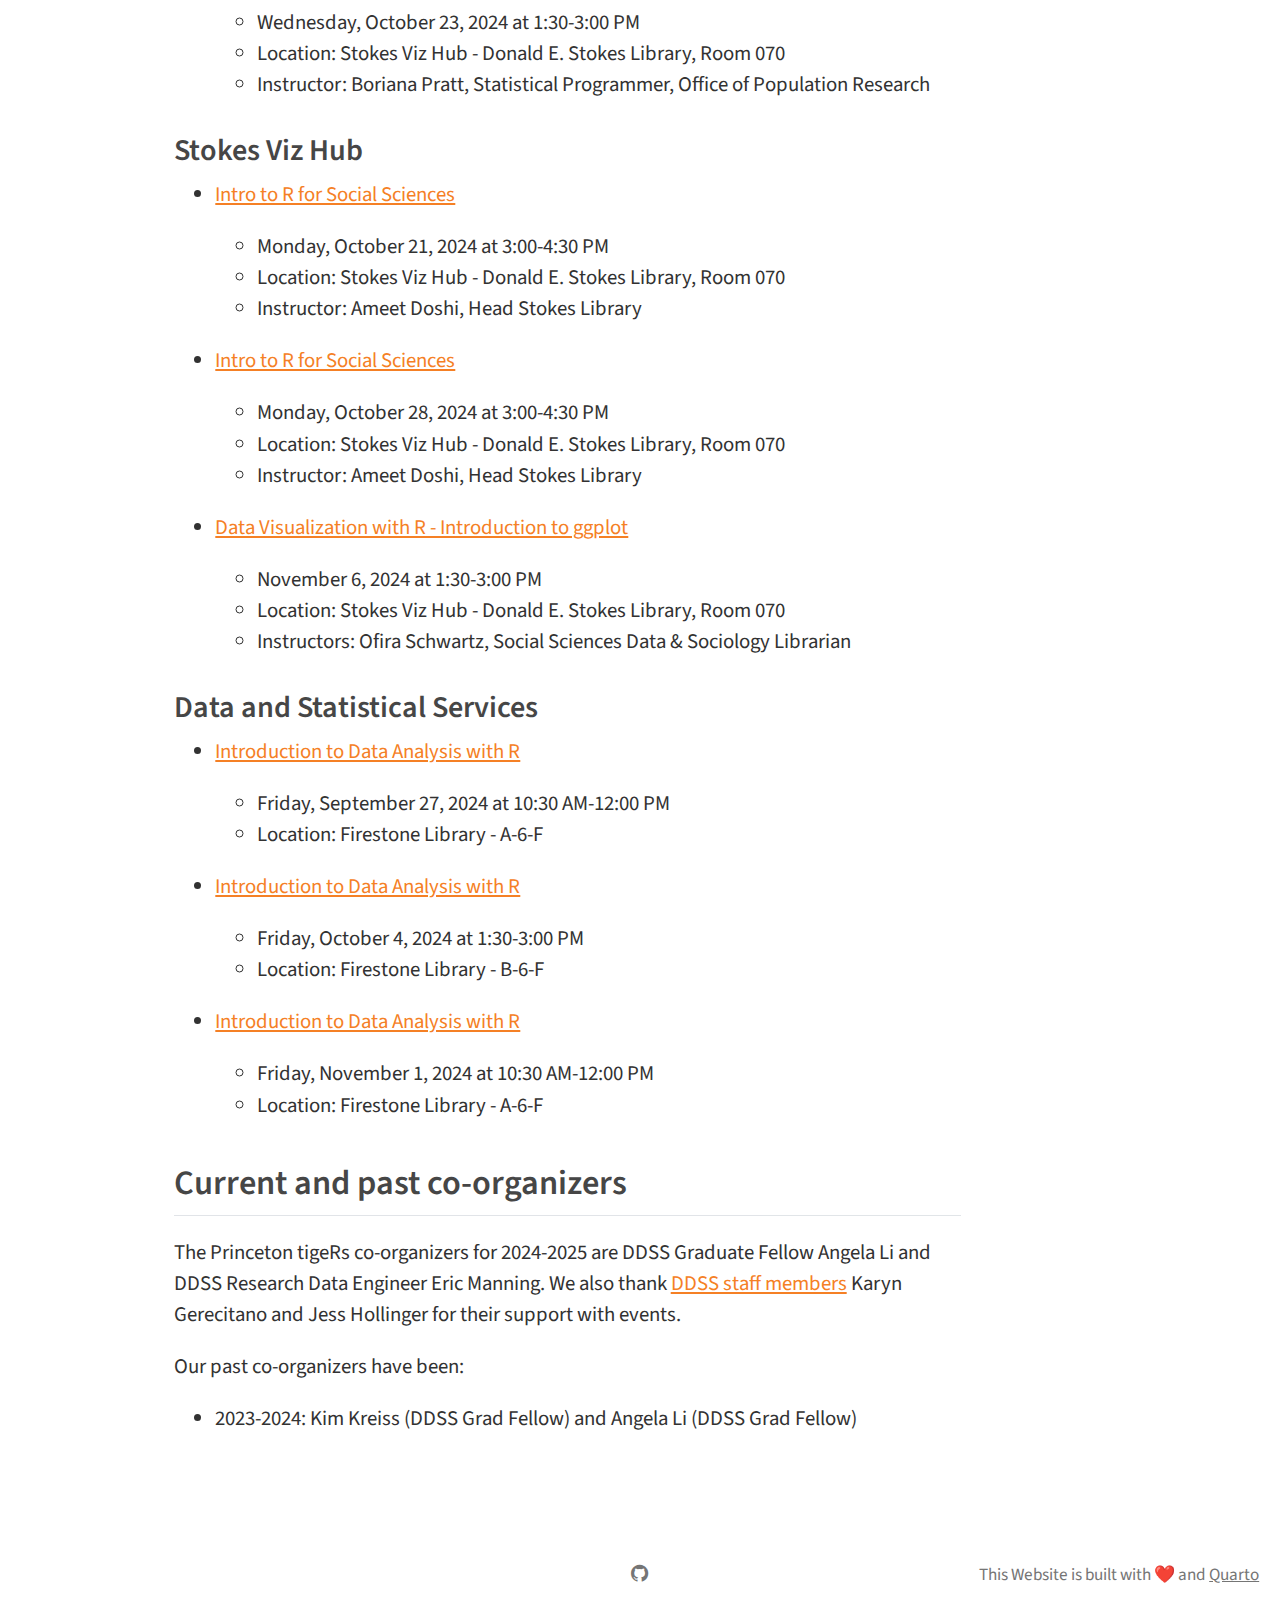
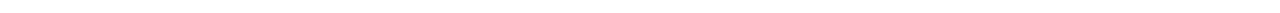
==== commit 1c192dd1: "Add campus partner events" ====
--- a/docs/about.html
+++ b/docs/about.html
@@ -114,6 +114,12 @@
    
   <ul>
   <li><a href="#learning-r" id="toc-learning-r" class="nav-link active" data-scroll-target="#learning-r">Learning R?</a></li>
+  <li><a href="#events-from-campus-partners" id="toc-events-from-campus-partners" class="nav-link" data-scroll-target="#events-from-campus-partners">Events from campus partners</a>
+  <ul class="collapse">
+  <li><a href="#research-computing" id="toc-research-computing" class="nav-link" data-scroll-target="#research-computing">Research Computing</a></li>
+  <li><a href="#stokes-viz-hub" id="toc-stokes-viz-hub" class="nav-link" data-scroll-target="#stokes-viz-hub">Stokes Viz Hub</a></li>
+  <li><a href="#data-and-statistical-services" id="toc-data-and-statistical-services" class="nav-link" data-scroll-target="#data-and-statistical-services">Data and Statistical Services</a></li>
+  </ul></li>
   <li><a href="#current-and-past-co-organizers" id="toc-current-and-past-co-organizers" class="nav-link" data-scroll-target="#current-and-past-co-organizers">Current and past co-organizers</a></li>
   </ul>
 </nav>
@@ -149,8 +155,71 @@
 <blockquote class="blockquote">
 <p>Thanks to the work of Sorat Tungkasiri (Digital Learning Lab), Alex Hollinghead (Digital Learning Lab), Oscar Torres-Reyna (Economics), and Carolina Roe-Raymond (Princeton Institute for Computational Science and Engineering and Research Computing) for this excellent resource!</p>
 </blockquote>
-<p>We recommend the workshops and individual consulting through <a href="https://library.princeton.edu/services/data-and-statistical-services">Data and Statistical Services</a>, based in Stokes Library.</p>
+<p>We recommend the workshops and individual consulting through <a href="https://library.princeton.edu/services/data-and-statistical-services">Data and Statistical Services</a>, based in Stokes Library. A list of workshops offered across campus in Fall 2024 is below.</p>
 <p>Additionally, check out the <a href="https://libguides.princeton.edu/dss/R">Getting Started in Data Analysis in R</a> library guide compiled by Economics Librarian Bobray Bordelon.</p>
+</section>
+<section id="events-from-campus-partners" class="level2">
+<h2 class="anchored" data-anchor-id="events-from-campus-partners">Events from campus partners</h2>
+<section id="research-computing" class="level3">
+<h3 class="anchored" data-anchor-id="research-computing">Research Computing</h3>
+<ul>
+<li><p><a href="https://my.princeton.edu/click?email_links_id=50959&amp;member_id=14727542"><strong>Using R on the Research Computing Clusters</strong></a></p>
+<ul>
+<li>Tuesday, October 8 at 3:00-4:30 PM</li>
+<li>Location: A15 Fine Hall (Fine Visualization Laboratory)</li>
+<li>Instructor: Galen Collier, Director of Researcher Engagement, Research Computing</li>
+</ul></li>
+<li><p><a href="https://libcal.princeton.edu/calendar/events/Rtidyversef2024"><strong>Working with R tidyr and dplyr Packages</strong></a></p>
+<ul>
+<li>Wednesday, October 23, 2024 at 1:30-3:00 PM</li>
+<li>Location: Stokes Viz Hub - Donald E. Stokes Library, Room 070</li>
+<li>Instructor: Boriana Pratt, Statistical Programmer, Office of Population Research</li>
+</ul></li>
+</ul>
+</section>
+<section id="stokes-viz-hub" class="level3">
+<h3 class="anchored" data-anchor-id="stokes-viz-hub">Stokes Viz Hub</h3>
+<ul>
+<li><p><a href="https://libcal.princeton.edu/calendar/events/Rintroaf2024">Intro to R for Social Sciences</a></p>
+<ul>
+<li>Monday, October 21, 2024 at 3:00-4:30 PM</li>
+<li>Location: Stokes Viz Hub - Donald E. Stokes Library, Room 070</li>
+<li>Instructor: Ameet Doshi, Head Stokes Library</li>
+</ul></li>
+<li><p><a href="https://libcal.princeton.edu/calendar/events/Rintrobf2024">Intro to R for Social Sciences</a></p>
+<ul>
+<li>Monday, October 28, 2024 at 3:00-4:30 PM</li>
+<li>Location: Stokes Viz Hub - Donald E. Stokes Library, Room 070</li>
+<li>Instructor: Ameet Doshi, Head Stokes Library</li>
+</ul></li>
+<li><p><a href="https://libcal.princeton.edu/calendar/events/Rggplotf2024">Data Visualization with R - Introduction to ggplot</a></p>
+<ul>
+<li>November 6, 2024 at 1:30-3:00 PM</li>
+<li>Location: Stokes Viz Hub - Donald E. Stokes Library, Room 070</li>
+<li>Instructors: Ofira Schwartz, Social Sciences Data &amp; Sociology Librarian</li>
+</ul></li>
+</ul>
+</section>
+<section id="data-and-statistical-services" class="level3">
+<h3 class="anchored" data-anchor-id="data-and-statistical-services">Data and Statistical Services</h3>
+<ul>
+<li><p><a href="https://libcal.princeton.edu/event/12987209">Introduction to Data Analysis with R</a></p>
+<ul>
+<li>Friday, September 27, 2024 at 10:30 AM-12:00 PM</li>
+<li>Location: Firestone Library - A-6-F</li>
+</ul></li>
+<li><p><a href="https://libcal.princeton.edu/event/12987525">Introduction to Data Analysis with R</a></p>
+<ul>
+<li>Friday, October 4, 2024 at 1:30-3:00 PM</li>
+<li>Location: Firestone Library - B-6-F</li>
+</ul></li>
+<li><p><a href="https://libcal.princeton.edu/event/12987325">Introduction to Data Analysis with R</a></p>
+<ul>
+<li>Friday, November 1, 2024 at 10:30 AM-12:00 PM</li>
+<li>Location: Firestone Library - A-6-F</li>
+</ul></li>
+</ul>
+</section>
 </section>
 <section id="current-and-past-co-organizers" class="level2">
 <h2 class="anchored" data-anchor-id="current-and-past-co-organizers">Current and past co-organizers</h2>
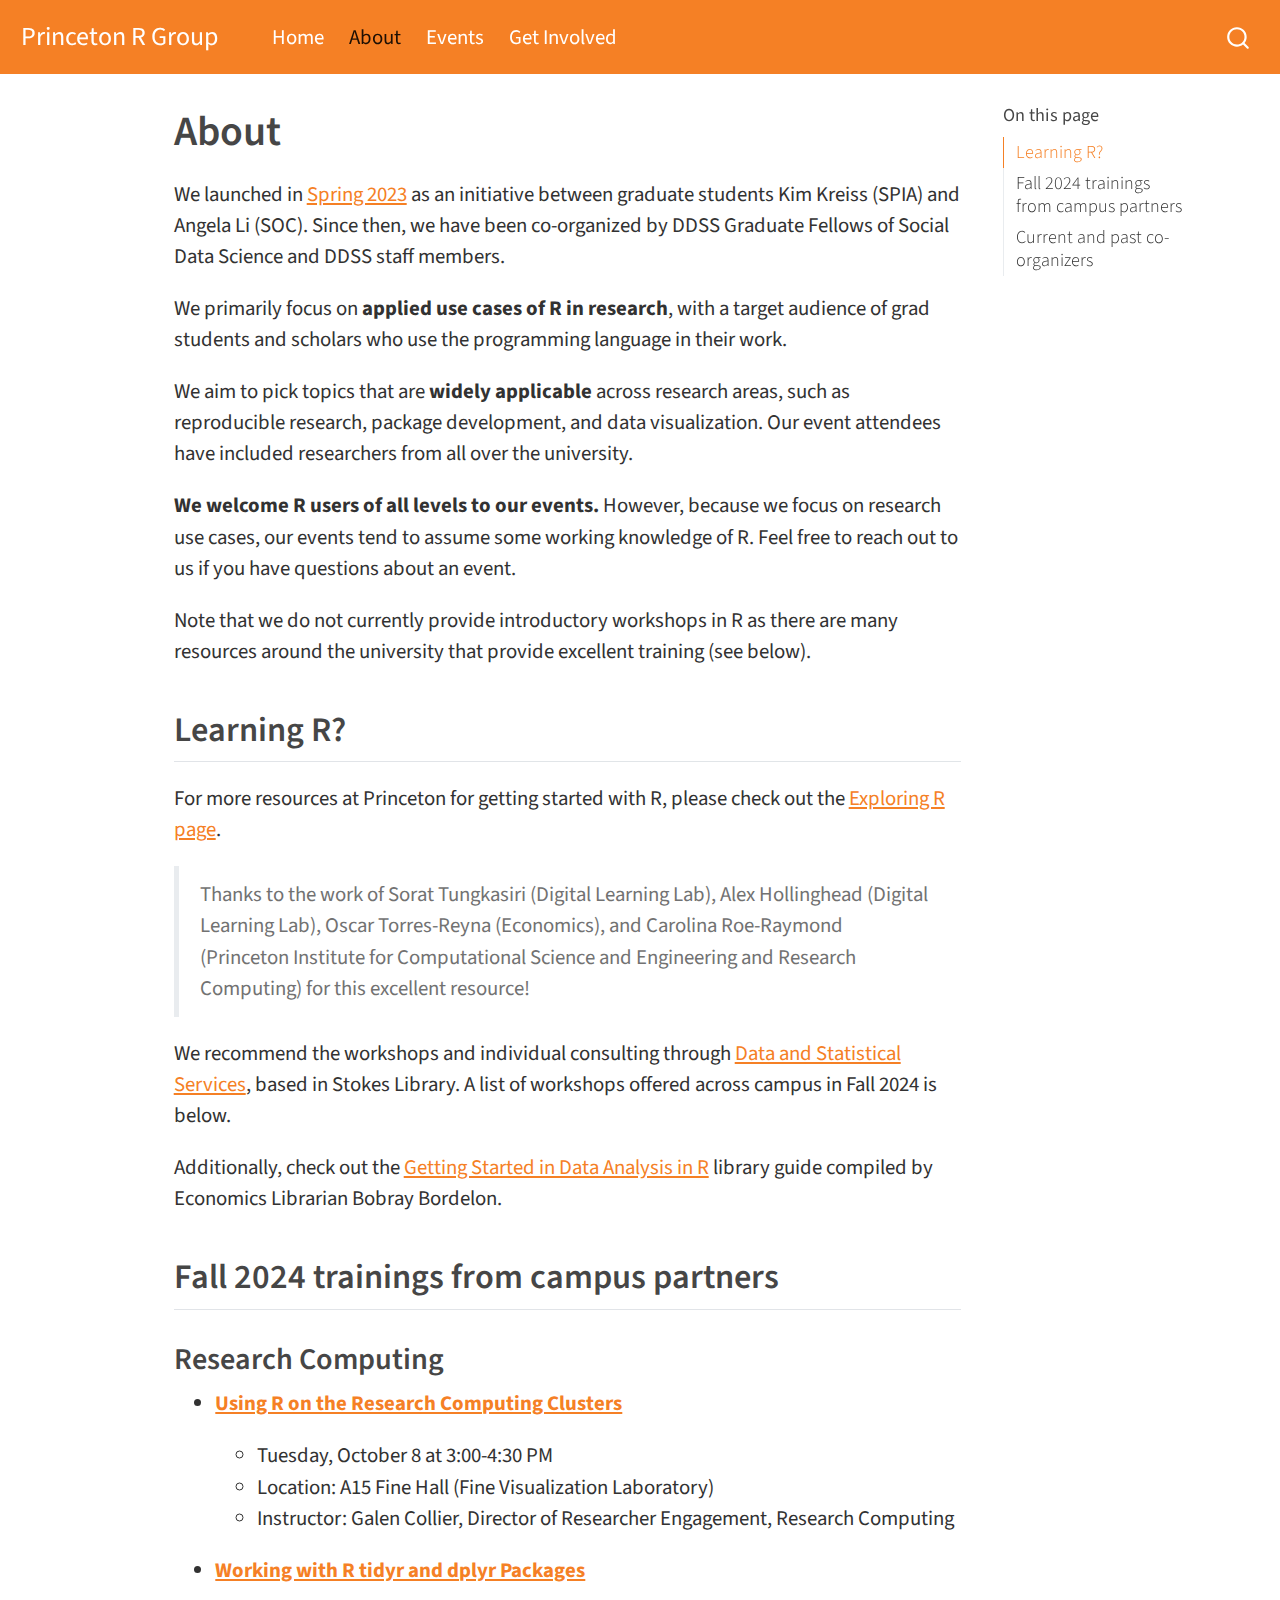
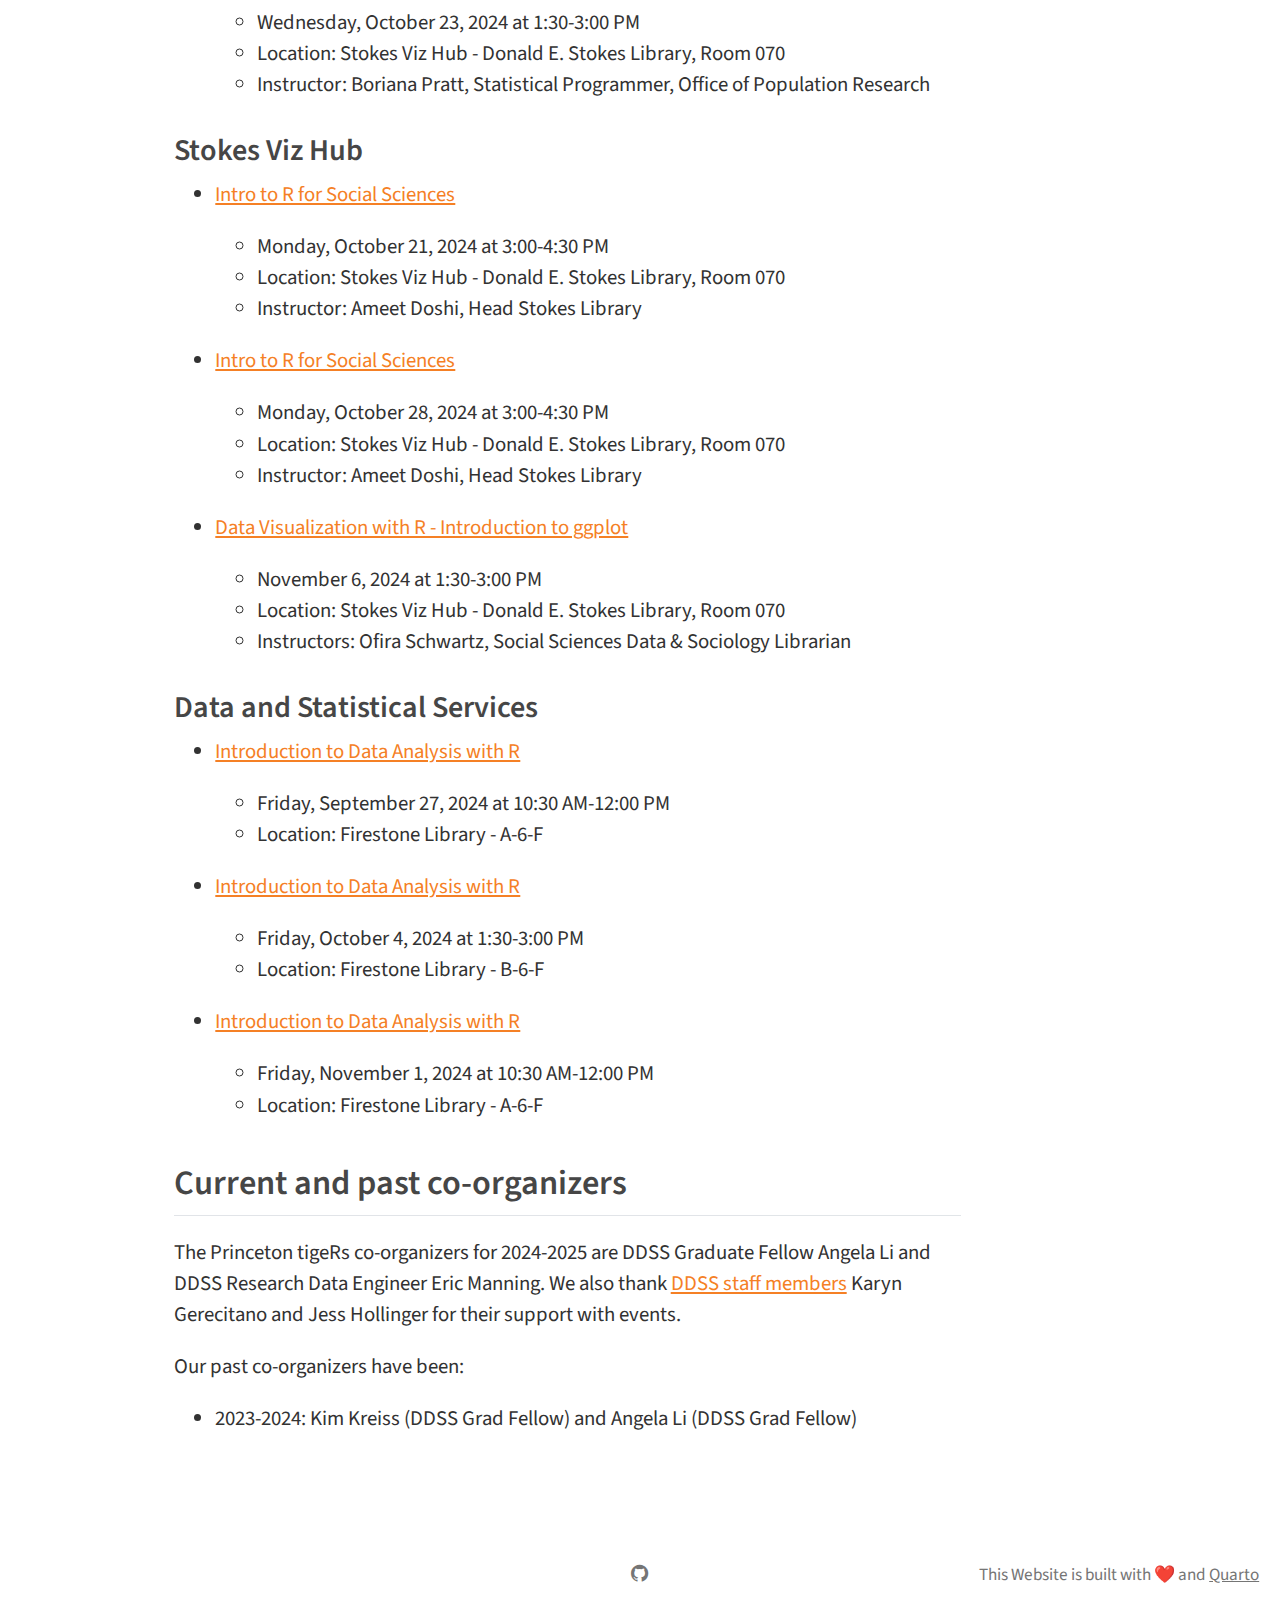
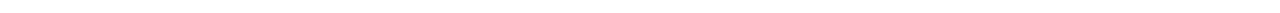
==== commit dfef4d8f: "Update with details for Spring 2025" ====
--- a/docs/about.html
+++ b/docs/about.html
@@ -114,7 +114,7 @@
    
   <ul>
   <li><a href="#learning-r" id="toc-learning-r" class="nav-link active" data-scroll-target="#learning-r">Learning R?</a></li>
-  <li><a href="#events-from-campus-partners" id="toc-events-from-campus-partners" class="nav-link" data-scroll-target="#events-from-campus-partners">Events from campus partners</a>
+  <li><a href="#fall-2024-trainings-from-campus-partners" id="toc-fall-2024-trainings-from-campus-partners" class="nav-link" data-scroll-target="#fall-2024-trainings-from-campus-partners">Fall 2024 trainings from campus partners</a>
   <ul class="collapse">
   <li><a href="#research-computing" id="toc-research-computing" class="nav-link" data-scroll-target="#research-computing">Research Computing</a></li>
   <li><a href="#stokes-viz-hub" id="toc-stokes-viz-hub" class="nav-link" data-scroll-target="#stokes-viz-hub">Stokes Viz Hub</a></li>
@@ -158,8 +158,8 @@
 <p>We recommend the workshops and individual consulting through <a href="https://library.princeton.edu/services/data-and-statistical-services">Data and Statistical Services</a>, based in Stokes Library. A list of workshops offered across campus in Fall 2024 is below.</p>
 <p>Additionally, check out the <a href="https://libguides.princeton.edu/dss/R">Getting Started in Data Analysis in R</a> library guide compiled by Economics Librarian Bobray Bordelon.</p>
 </section>
-<section id="events-from-campus-partners" class="level2">
-<h2 class="anchored" data-anchor-id="events-from-campus-partners">Events from campus partners</h2>
+<section id="fall-2024-trainings-from-campus-partners" class="level2">
+<h2 class="anchored" data-anchor-id="fall-2024-trainings-from-campus-partners">Fall 2024 trainings from campus partners</h2>
 <section id="research-computing" class="level3">
 <h3 class="anchored" data-anchor-id="research-computing">Research Computing</h3>
 <ul>
